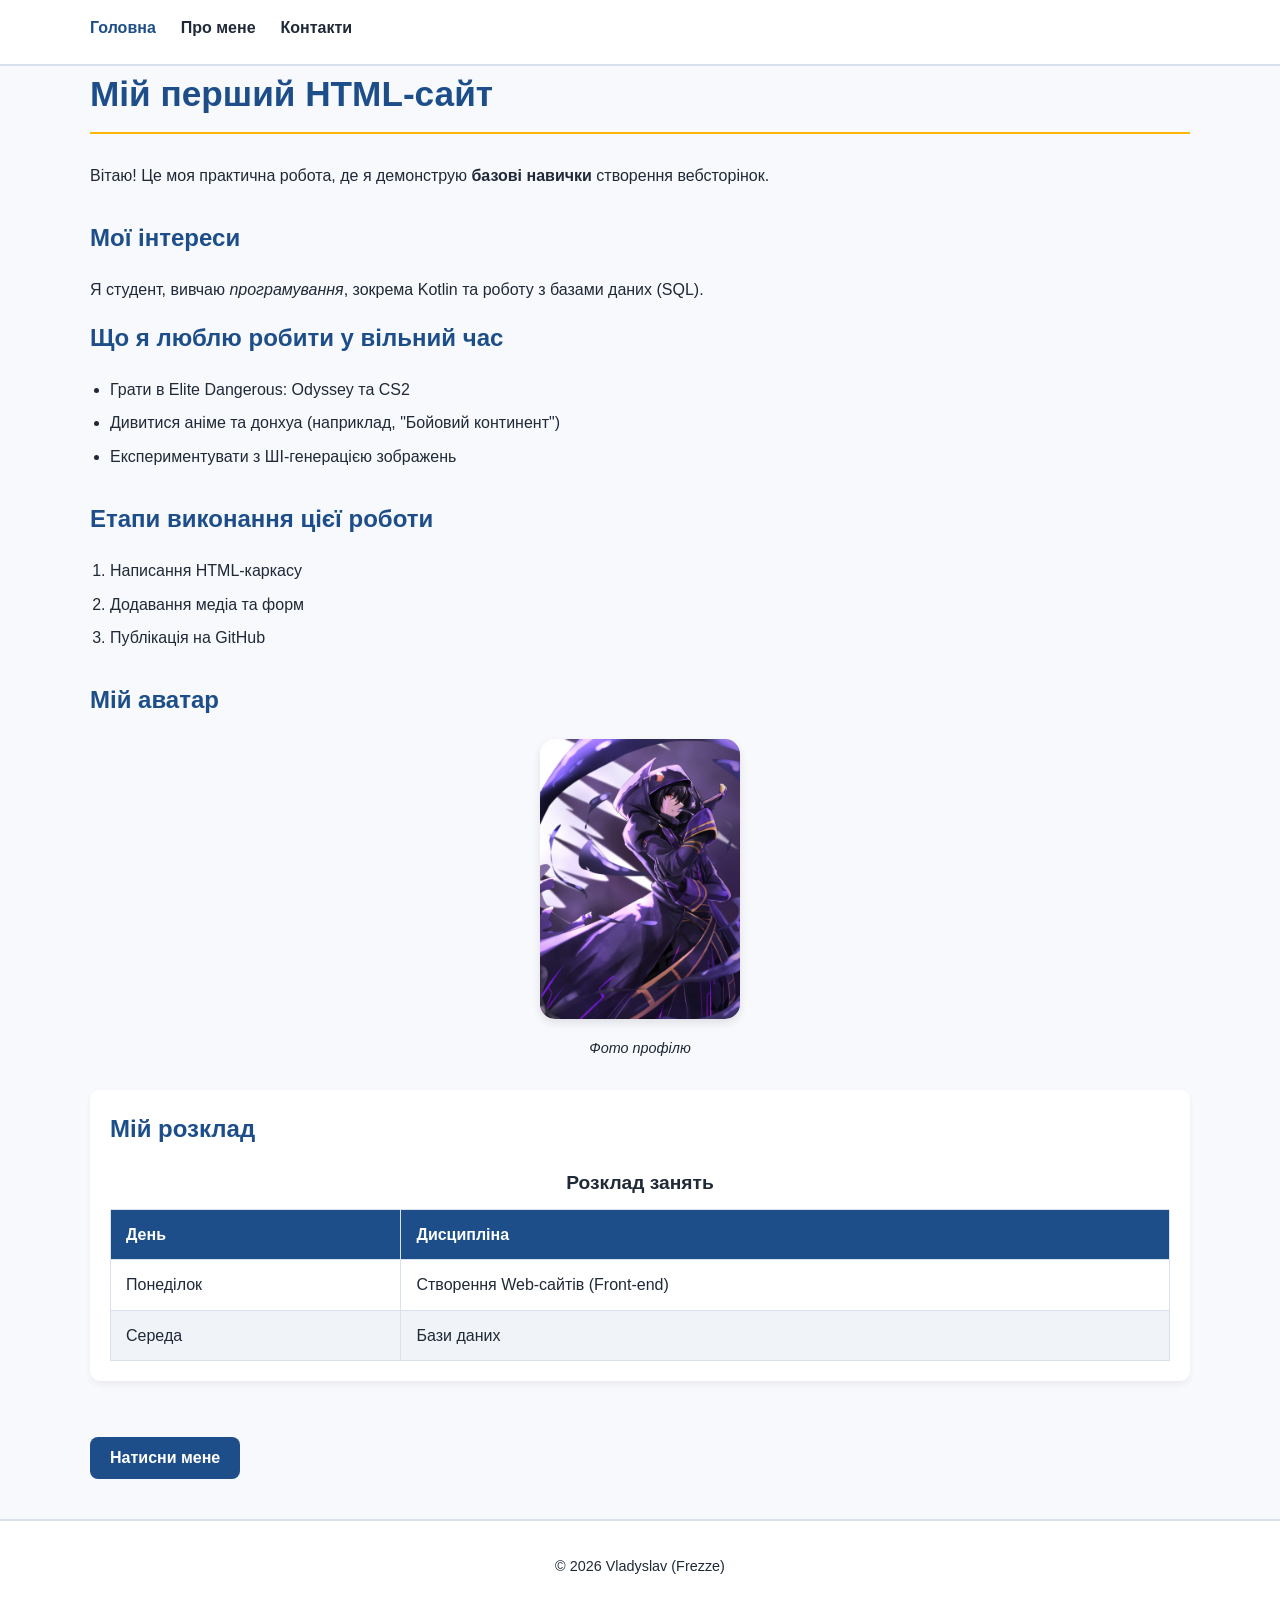
==== index.html @ 0aec4ce1 "Initial commit" ====
<!DOCTYPE html>
<html lang="uk">
<head>
    <meta charset="UTF-8">
    <meta name="viewport" content="width=device-width, initial-scale=1.0">
    <meta name="description" content="Головна сторінка мого першого HTML-сайту.">
    <title>Мій перший HTML-сайт</title>

    <link rel="stylesheet" href="./styles/style.css">
    <link rel="stylesheet" href="./styles/responsive.css">

    <script src="app.js" defer></script>
</head>
<body>
<header class="site-header">
    <div class="container">
        <nav>
            <ul class="nav-list">
                <li><a href="index.html" class="active">Головна</a></li>
                <li><a href="pages/about.html">Про мене</a></li>
                <li><a href="pages/contact.html">Контакти</a></li>
            </ul>
        </nav>
    </div>
</header>

<main class="container">
    <section class="section">
        <h1>Мій перший HTML-сайт</h1>
        <p>Вітаю! Це моя практична робота, де я демонструю <strong>базові навички</strong> створення вебсторінок.</p>
    </section>

    <section class="section">
        <h2>Мої інтереси</h2>
        <p>Я студент, вивчаю <em>програмування</em>, зокрема Kotlin та роботу з базами даних (SQL).</p>

        <h2>Що я люблю робити у вільний час</h2>
        <ul>
            <li>Грати в Elite Dangerous: Odyssey та CS2</li>
            <li>Дивитися аніме та донхуа (наприклад, "Бойовий континент")</li>
            <li>Експериментувати з ШІ-генерацією зображень</li>
        </ul>
    </section>

    <section class="section">
        <h2>Етапи виконання цієї роботи</h2>
        <ol>
            <li>Написання HTML-каркасу</li>
            <li>Додавання медіа та форм</li>
            <li>Публікація на GitHub</li>
        </ol>
    </section>

    <section class="section">
        <h2>Мій аватар</h2>
        <figure>
            <img src="assets/img/avatar.jpg" alt="Аватар користувача Frezze" width="200" height="200">
            <figcaption>Фото профілю</figcaption>
        </figure>
    </section>

    <section class="section card">
        <h2>Мій розклад</h2>
        <table border="1">
            <caption>Розклад занять</caption>
            <thead>
            <tr>
                <th>День</th>
                <th>Дисципліна</th>
            </tr>
            </thead>
            <tbody>
            <tr>
                <td>Понеділок</td>
                <td>Створення Web-сайтів (Front-end)</td>
            </tr>
            <tr>
                <td>Середа</td>
                <td>Бази даних</td>
            </tr>
            </tbody>
        </table>
    </section>

    <br>
    <button id="magicBtn">Натисни мене</button>
</main>

<footer class="site-footer">
    <div class="container">
        <p>&copy; 2026 Vladyslav (Frezze)</p>
    </div>
</footer>
</body>
</html>
---- styles/style.css ----
:root {
  --color-primary: #1d4e89;
  --color-accent: #ffb703;
  --color-bg: #f7f9fc;
  --color-surface: #ffffff;
  --color-text: #1f2937;
  --color-border: #d9e2ec;
}

*,
*::before,
*::after {
  box-sizing: border-box;
}

body {
  margin: 0;
  font-family: Arial, sans-serif;
  line-height: 1.6;
  color: var(--color-text);
  background-color: var(--color-bg);
}

.container {
  width: min(1100px, calc(100% - 32px));
  margin: 0 auto;
}

/* Шапка та футер */
.site-header {
  background-color: var(--color-surface);
  padding: 15px 0;
  border-bottom: 2px solid var(--color-border);
}

.site-footer {
  background-color: var(--color-surface);
  padding: 20px 0;
  border-top: 2px solid var(--color-border);
  text-align: center;
  font-size: 0.9rem;
  margin-top: 40px;
}

/* Навігація (Flexbox) */
.nav-list {
  display: flex;
  gap: 25px;
  list-style: none;
  padding: 0;
  margin: 0;
}

.nav-list a {
  text-decoration: none;
  color: var(--color-text);
  font-weight: bold;
  transition: color 0.3s ease;
}

.nav-list a:hover {
  color: var(--color-accent);
}

.nav-list a.active {
  color: var(--color-primary);
}

/* Оформлення секцій та карток */
.section {
  margin-bottom: 30px;
}

.card {
  background-color: var(--color-surface);
  padding: 20px;
  border-radius: 10px;
  box-shadow: 0 4px 6px rgba(0, 0, 0, 0.05);
}

/* Типографіка та заголовки */
h1, h2, h3 {
  color: var(--color-primary);
  margin-top: 0;
}

h1 {
  font-size: 2.2rem;
  border-bottom: 2px solid var(--color-accent);
  padding-bottom: 10px;
}

h2 {
  font-size: 1.5rem;
}

/* Списки */
ul, ol {
  padding-left: 20px;
  margin-bottom: 15px;
}

li {
  margin-bottom: 8px;
}

/* Зображення */
figure {
  margin: 0;
  text-align: center;
}

img {
  max-width: 100%;
  height: auto;
  border-radius: 15px;
  box-shadow: 0 4px 8px rgba(0, 0, 0, 0.1);
}

figcaption {
  margin-top: 10px;
  font-style: italic;
  font-size: 0.9rem;
}

/* Таблиця */
table {
  width: 100%;
  border-collapse: collapse;
  margin-top: 15px;
  background-color: var(--color-surface);
}

caption {
  font-weight: bold;
  margin-bottom: 10px;
  font-size: 1.2rem;
}

th, td {
  padding: 12px 15px;
  border: 1px solid var(--color-border);
  text-align: left;
}

th {
  background-color: var(--color-primary);
  color: var(--color-surface);
}

tbody tr:nth-child(even) {
  background-color: #f0f4f8; /* Чергування кольору рядків */
}

/* Кнопки */
button {
  padding: 12px 20px;
  border: none;
  border-radius: 8px;
  background-color: var(--color-primary);
  color: var(--color-surface);
  font-size: 1rem;
  font-weight: bold;
  cursor: pointer;
  transition: opacity 0.3s ease;
}

button:hover {
  opacity: 0.9;
}

/* Сторінка "Про мене" - Flexbox для медіа */
.media-flex {
  display: flex;
  gap: 30px;
  justify-content: space-around;
  align-items: center;
  flex-wrap: wrap; /* Дозволяє переносити блоки, якщо не вистачає місця */
}

.media-item {
  display: flex;
  flex-direction: column;
  align-items: center;
  flex: 1;
  min-width: 300px; /* Мінімальна ширина, щоб не стискалося надто сильно */
}

video {
  width: 100%;
  max-width: 480px; /* Обмеження ширини відео */
  border-radius: 10px;
  box-shadow: 0 4px 8px rgba(0, 0, 0, 0.1);
  background-color: #000;
}

audio {
  width: 100%;
  max-width: 350px;
  margin-top: 15px;
}

/* Оформлення форм */
.form-group {
  margin-bottom: 20px;
}

label {
  display: block;
  font-weight: bold;
  margin-bottom: 8px;
  color: var(--color-text);
}

/* Стилі для текстових полів, селекту та текстареа */
input[type="text"],
input[type="email"],
input[type="tel"],
select,
textarea {
  width: 100%;
  padding: 12px 14px;
  border: 1px solid var(--color-border);
  border-radius: 10px;
  background: var(--color-surface);
  font-family: inherit;
  font-size: 1rem;
  transition: border-color 0.3s ease, box-shadow 0.3s ease;
}

/* Стан фокусу */
input[type="text"]:focus,
input[type="email"]:focus,
input[type="tel"]:focus,
select:focus,
textarea:focus {
  outline: none;
  border-color: var(--color-primary);
  box-shadow: 0 0 0 3px rgba(29, 78, 137, 0.15);
}

/* Оформлення fieldset та legend */
fieldset {
  border: 1px solid var(--color-border);
  border-radius: 10px;
  padding: 15px;
}

legend {
  font-weight: bold;
  padding: 0 10px;
  color: var(--color-primary);
}

/* Радіокнопки та чекбокси (скидання ширини 100%) */
.radio-group label,
.checkbox-group label {
  display: inline-flex;
  align-items: center;
  font-weight: normal;
  margin-right: 15px;
  cursor: pointer;
}

input[type="radio"],
input[type="checkbox"] {
  width: auto;
  margin-right: 8px;
  cursor: pointer;
}
---- styles/responsive.css ----
@media (max-width: 768px) {
  /* Меню стає вертикальним і по центру */
  .nav-list {
    flex-direction: column;
    align-items: center;
    gap: 15px;
  }

  /* Контейнер займає всю ширину з невеликими відступами по боках */
  .container {
    width: 100%;
    padding: 0 15px;
  }

  /* Заголовки стають трохи меншими */
  h1 {
    font-size: 1.8rem;
  }

  h2 {
    font-size: 1.3rem;
  }

  /* Зменшуємо внутрішні відступи в картках */
  .card {
    padding: 15px;
  }

  /* Відео та аудіо вибудовуються в колонку */
  .media-flex {
    flex-direction: column;
  }

  .media-item {
    min-width: 100%;
  }

  video, audio {
    max-width: 100%;
  }

  /* Дозволяємо таблиці скролитися по горизонталі, якщо вона завелика */
  table {
    display: block;
    overflow-x: auto;
    white-space: nowrap;
  }
}
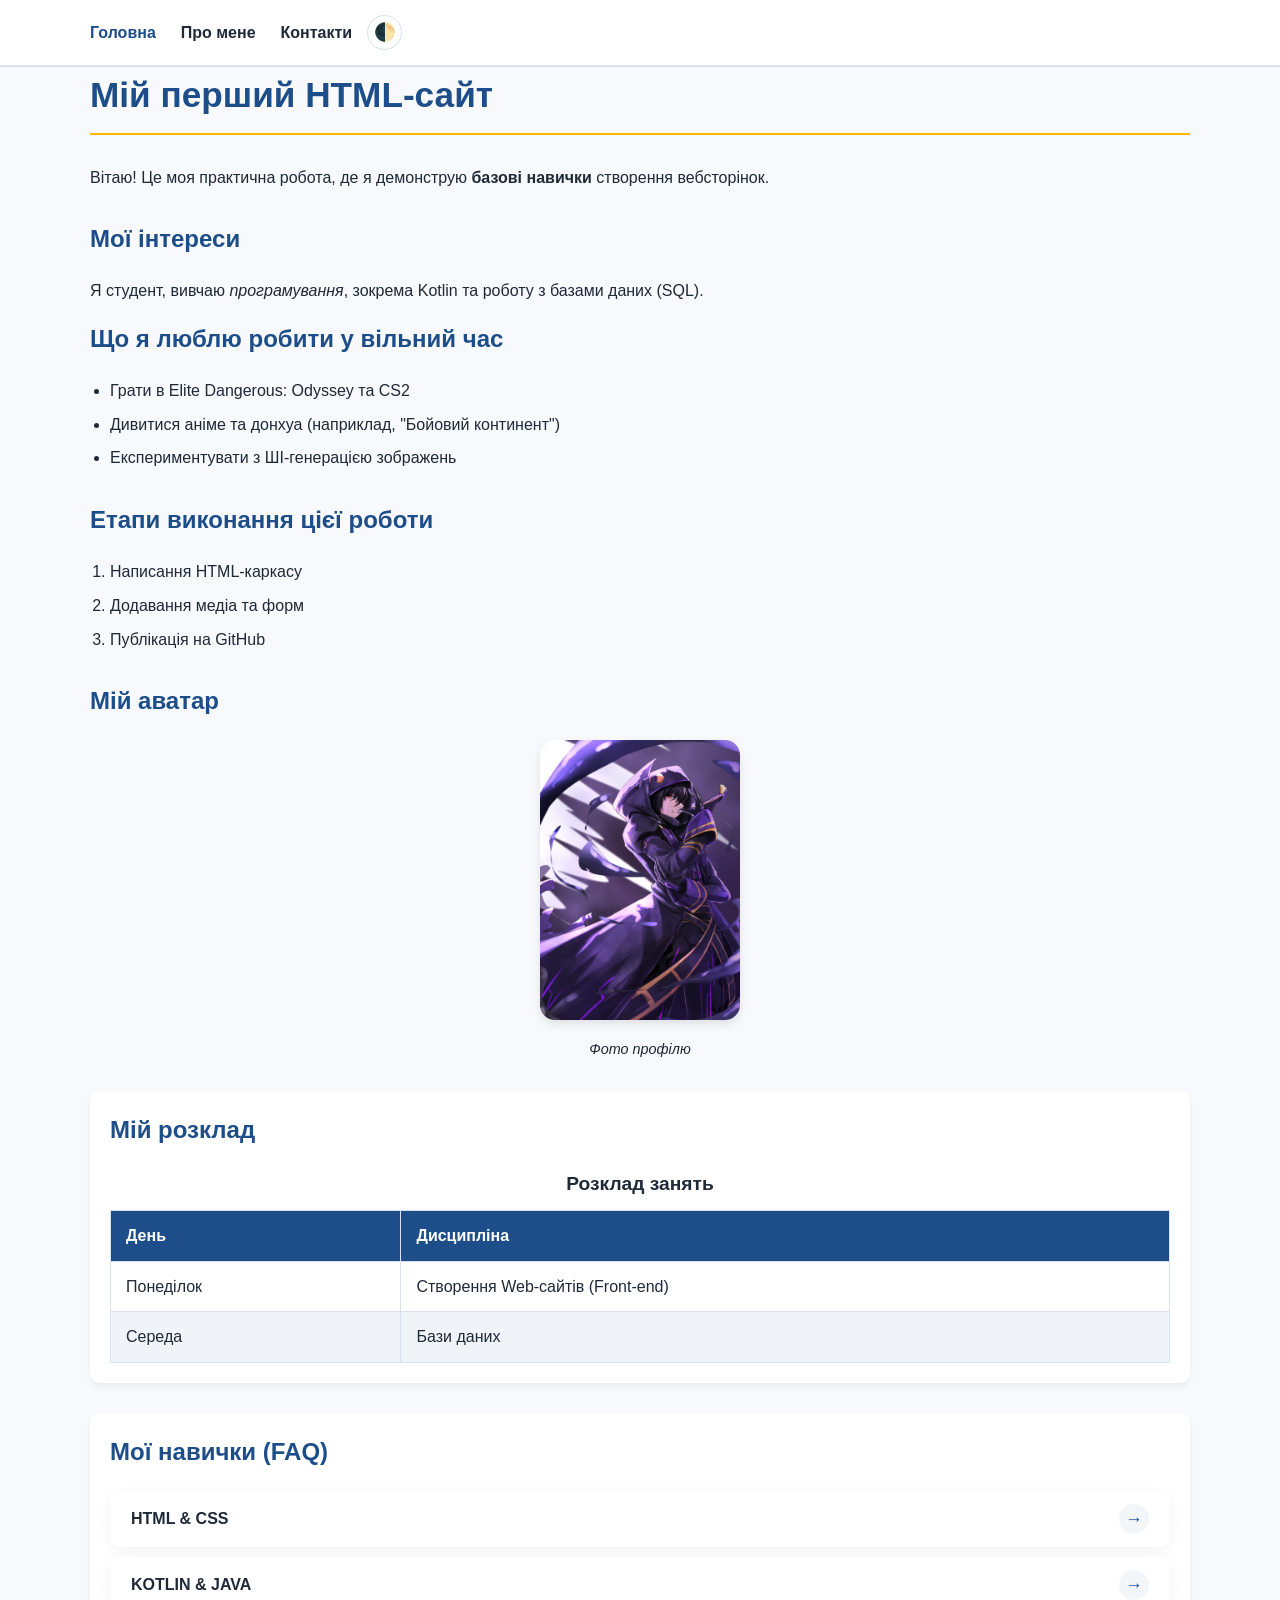
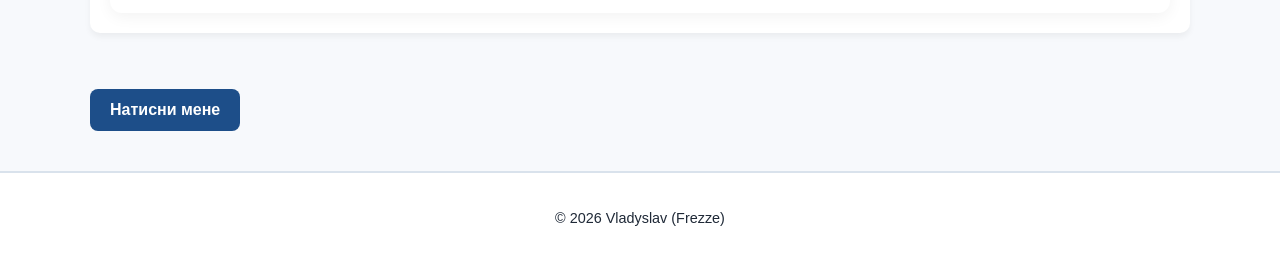
==== commit 85f92a31: "Додано інтерактивність на JS: модальне вікно, перемикач тем, акордеон та валідація форми" ====
--- a/index.html
+++ b/index.html
@@ -9,20 +9,21 @@
     <link rel="stylesheet" href="./styles/style.css">
     <link rel="stylesheet" href="./styles/responsive.css">
 
-    <script src="app.js" defer></script>
+    <script src="./js/main.js" defer></script>
 </head>
 <body>
 <header class="site-header">
     <div class="container">
         <nav>
-            <ul class="nav-list">
-                <li><a href="index.html" class="active">Головна</a></li>
-                <li><a href="pages/about.html">Про мене</a></li>
-                <li><a href="pages/contact.html">Контакти</a></li>
-            </ul>
+            <ul class="nav-list" id="navList"> <li><a href="index.html">Головна</a></li>
+            <li><a href="pages/about.html">Про мене</a></li>
+            <li><a href="pages/contact.html">Контакти</a></li>
+        </ul>
+            <button id="themeToggleBtn" class="theme-btn">🌓</button>
         </nav>
     </div>
 </header>
+
 
 <main class="container">
     <section class="section">
@@ -82,8 +83,23 @@
         </table>
     </section>
 
+    <section class="section card">
+        <h2>Мої навички (FAQ)</h2>
+        <div class="accordion">
+            <div class="accordion-item">
+                <button class="accordion-header">HTML & CSS</button>
+                <div class="accordion-content"><p>Вмію створювати семантичну розмітку та адаптивні стилі.</p></div>
+            </div>
+            <div class="accordion-item">
+                <button class="accordion-header">Kotlin & Java</button>
+                <div class="accordion-content"><p>Вивчаю об'єктно-орієнтоване програмування та розробку під Android.</p></div>
+            </div>
+        </div>
+    </section>
+
     <br>
     <button id="magicBtn">Натисни мене</button>
+
 </main>
 
 <footer class="site-footer">
@@ -91,5 +107,15 @@
         <p>&copy; 2026 Vladyslav (Frezze)</p>
     </div>
 </footer>
+
+<button id="backToTop" class="back-to-top" hidden>↑</button>
+
+<div id="avatarModal" class="modal" hidden>
+    <div class="modal-content">
+        <span class="close-modal">&times;</span>
+        <img src="assets/img/avatar.jpg" alt="Аватар великий" class="modal-img">
+    </div>
+</div>
+
 </body>
 </html>
--- a/styles/style.css
+++ b/styles/style.css
@@ -42,13 +42,24 @@
   margin-top: 40px;
 }
 
+nav {
+  display: flex;
+  align-items: center;
+  gap: 15px;
+}
+
 /* Навігація (Flexbox) */
 .nav-list {
   display: flex;
+  align-items: center;
   gap: 25px;
   list-style: none;
   padding: 0;
   margin: 0;
+}
+
+.nav-list li {
+  margin-bottom: 0;
 }
 
 .nav-list a {
@@ -149,7 +160,7 @@
 }
 
 tbody tr:nth-child(even) {
-  background-color: #f0f4f8; /* Чергування кольору рядків */
+  background-color: #f0f4f8;
 }
 
 /* Кнопки */
@@ -175,7 +186,7 @@
   gap: 30px;
   justify-content: space-around;
   align-items: center;
-  flex-wrap: wrap; /* Дозволяє переносити блоки, якщо не вистачає місця */
+  flex-wrap: wrap;
 }
 
 .media-item {
@@ -183,12 +194,12 @@
   flex-direction: column;
   align-items: center;
   flex: 1;
-  min-width: 300px; /* Мінімальна ширина, щоб не стискалося надто сильно */
+  min-width: 300px;
 }
 
 video {
   width: 100%;
-  max-width: 480px; /* Обмеження ширини відео */
+  max-width: 480px;
   border-radius: 10px;
   box-shadow: 0 4px 8px rgba(0, 0, 0, 0.1);
   background-color: #000;
@@ -252,7 +263,7 @@
   color: var(--color-primary);
 }
 
-/* Радіокнопки та чекбокси (скидання ширини 100%) */
+/* Радіокнопки та чекбокси */
 .radio-group label,
 .checkbox-group label {
   display: inline-flex;
@@ -267,4 +278,258 @@
   width: auto;
   margin-right: 8px;
   cursor: pointer;
+}
+
+:root {
+  --color-primary: #1d4e89;
+  --color-accent: #ffb703;
+  --color-bg: #f7f9fc;
+  --color-surface: #ffffff;
+  --color-text: #1f2937;
+  --color-border: #d9e2ec;
+  --transition: all 0.3s ease;
+}
+
+/* Темна тема */
+.theme-dark {
+  --color-bg: #121826;
+  --color-surface: #1f2937;
+  --color-text: #f3f4f6;
+  --color-border: #374151;
+  --color-primary: #60a5fa;
+}
+
+.theme-dark input,
+.theme-dark textarea,
+.theme-dark select,
+.theme-dark table,
+.theme-dark td,
+.theme-dark th {
+  color: #f3f4f6;
+  background-color: #1f2937;
+}
+
+.theme-dark tbody tr:nth-child(even) {
+  background-color: #2d3748;
+}
+
+.theme-dark ::placeholder {
+  color: #9ca3af;
+}
+
+/* Додаємо плавність перемикання для всього сайту */
+body {
+  transition: background-color 0.3s ease, color 0.3s ease;
+}
+
+.card, .site-header, .site-footer, .container {
+  transition: background-color 0.3s ease, border-color 0.3s ease;
+}
+
+/* --- АКОРДЕОН --- */
+
+.accordion {
+  margin-top: 20px;
+  display: flex;
+  flex-direction: column;
+  gap: 10px;
+}
+
+.accordion-item {
+  background-color: var(--color-surface);
+  border-radius: 12px;
+  box-shadow: 0 4px 15px rgba(0, 0, 0, 0.05);
+  overflow: hidden;
+  transition: transform 0.3s ease, box-shadow 0.3s ease;
+  border: 1px solid transparent;
+}
+
+/* Ефект при наведенні на всю картку */
+.accordion-item:hover {
+  transform: translateY(-3px);
+  box-shadow: 0 8px 25px rgba(0, 0, 0, 0.1);
+}
+
+/* --- СТИЛІ КНОПКИ (ЗАГОЛОВКА) --- */
+.accordion-header {
+  width: 100%;
+  padding: 12px 20px;
+  background: none;
+  border: none;
+  display: flex;
+  justify-content: space-between;
+  align-items: center;
+  cursor: pointer;
+
+  color: var(--color-text);
+  font-size: 1rem;
+  font-weight: 700;
+  text-transform: uppercase;
+}
+
+/* Акцентний колір при наведенні на кнопку */
+.accordion-header:hover {
+  color: var(--color-primary);
+}
+
+/* Стилізація іконки стрілочки (через псевдоелемент) */
+.accordion-header::after {
+  content: '→';
+  font-size: 1.1rem;
+  color: var(--color-primary);
+  background-color: rgba(29, 78, 137, 0.05);
+  width: 30px;
+  height: 30px;
+  border-radius: 50%;
+  display: flex;
+  align-items: center;
+  justify-content: center;
+  transition: transform 0.4s ease, background-color 0.3s ease;
+}
+
+/* Коли пункт активний, змінюємо іконку стрілки */
+.accordion-item.active .accordion-header::after {
+  transform: rotate(90deg);
+  background-color: var(--color-primary);
+  color: white;
+}
+
+/* Коли пункт активний, виділяємо заголовок */
+.accordion-item.active .accordion-header {
+  background-color: rgba(29, 78, 137, 0.03);
+  color: var(--color-primary);
+}
+
+
+/* --- СТИЛІ КОНТЕНТУ (ЩО ВСЕРЕДИНІ) --- */
+.accordion-content {
+  max-height: 0;
+  overflow: hidden;
+  transition: max-height 0.35s ease-in-out;
+
+  /* Колір тексту всередині */
+  color: var(--color-text);
+  background-color: rgba(0, 0, 0, 0.01);
+}
+
+/* Коли пункт активний, розкриваємо контент */
+.accordion-item.active .accordion-content {
+  max-height: 100px;
+  border-top: 1px solid var(--color-border);
+}
+
+/* Стилі для параграфа всередині контенту */
+.accordion-content p {
+  padding: 15px 20px;
+  margin: 0;
+  font-size: 0.95rem;
+  line-height: 1.5;
+}
+
+/* --- АДАПТАЦІЯ ДЛЯ ТЕМНОЇ ТЕМИ --- */
+.theme-dark .accordion-item {
+  border-color: var(--color-border);
+  box-shadow: 0 4px 15px rgba(0, 0, 0, 0.2);
+}
+
+.theme-dark .accordion-content {
+  background-color: rgba(255, 255, 255, 0.02);
+}
+
+.theme-dark .accordion-header::after {
+  background-color: rgba(255, 255, 255, 0.05);
+}
+
+/* --- Кнопка Вгору --- */
+.back-to-top {
+  position: fixed;
+  bottom: 30px;
+  right: 30px;
+  width: 50px;
+  height: 50px;
+  border-radius: 50%;
+  background: var(--color-primary);
+  color: white;
+  border: none;
+  cursor: pointer;
+  z-index: 3000;
+  box-shadow: 0 4px 10px rgba(0,0,0,0.3);
+  display: flex;
+  align-items: center;
+  justify-content: center;
+  font-size: 20px;
+}
+
+/* --- Модальне вікно --- */
+.modal {
+  display: none;
+  position: fixed;
+  top: 0; left: 0;
+  width: 100%; height: 100%;
+  background: rgba(0, 0, 0, 0.85);
+  justify-content: center;
+  align-items: center;
+  z-index: 9999;
+}
+
+.modal-content {
+  background: var(--color-surface);
+  padding: 10px;
+  border-radius: 10px;
+  position: relative;
+  max-width: 90%;
+}
+
+.close-modal {
+  position: absolute; top: -15px; right: -15px;
+  background: var(--color-accent); width: 35px; height: 35px;
+  border-radius: 50%; display: flex; align-items: center; justify-content: center;
+  cursor: pointer; color: black; font-weight: bold; font-size: 20px;
+}
+
+.modal-img {
+  max-width: 100%;
+  max-height: 80vh;
+  border-radius: 5px;
+  display: block;
+}
+
+/* --- Красива кругла кнопка теми --- */
+.theme-btn {
+  background: transparent;
+  border: 1px solid var(--color-border);
+  color: var(--color-text);
+  font-size: 1.1rem;
+  cursor: pointer;
+
+  /* Робимо її круглою */
+  width: 35px;
+  height: 35px;
+  border-radius: 50%;
+  padding: 0;
+
+  /* Центруємо іконку всередині */
+  display: flex;
+  align-items: center;
+  justify-content: center;
+
+  /* Анімація */
+  transition: all 0.3s ease;
+  outline: none;
+  margin: 0;
+}
+
+.theme-btn:hover {
+  background-color: var(--color-border);
+  transform: rotate(30deg);
+}
+
+/* На маленьких екранах робимо трохи компактнішою */
+@media (max-width: 768px) {
+  .theme-btn {
+    margin-left: 10px;
+    width: 35px;
+    height: 35px;
+    font-size: 1rem;
+  }
 }
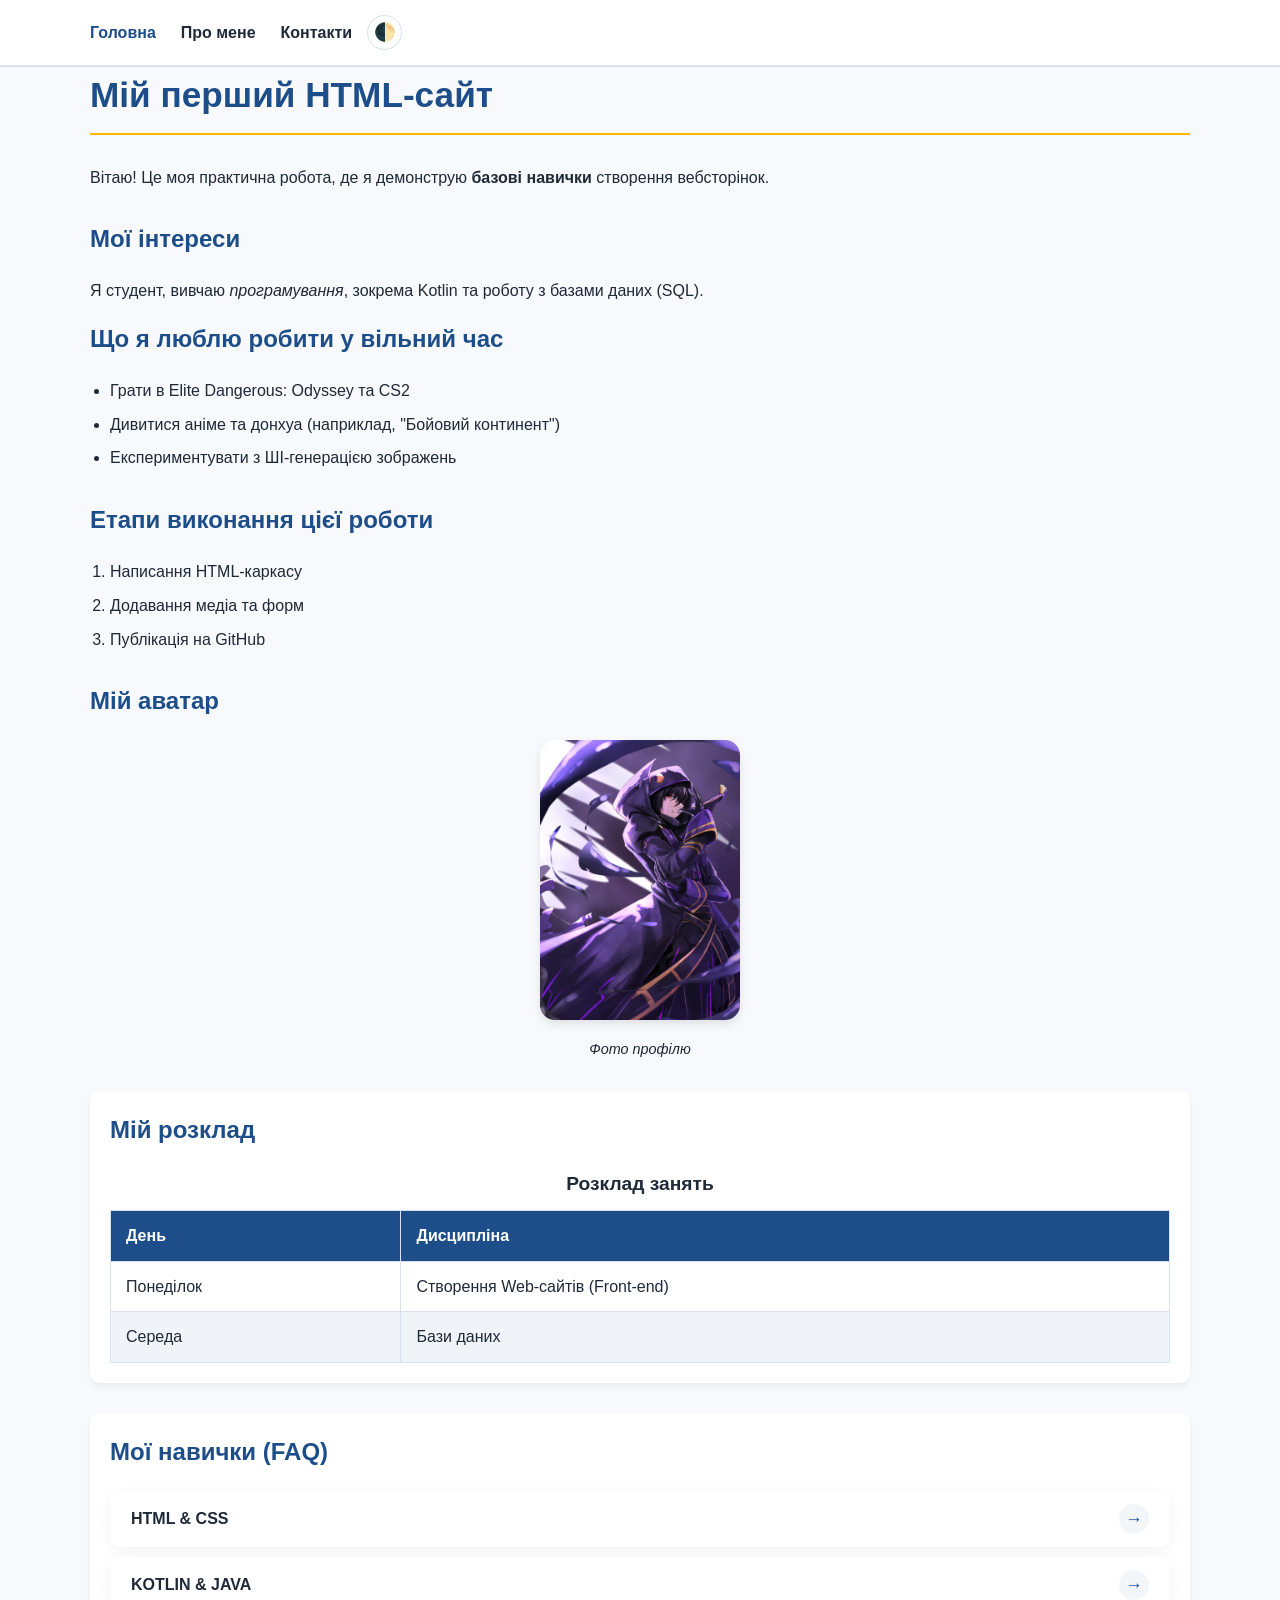
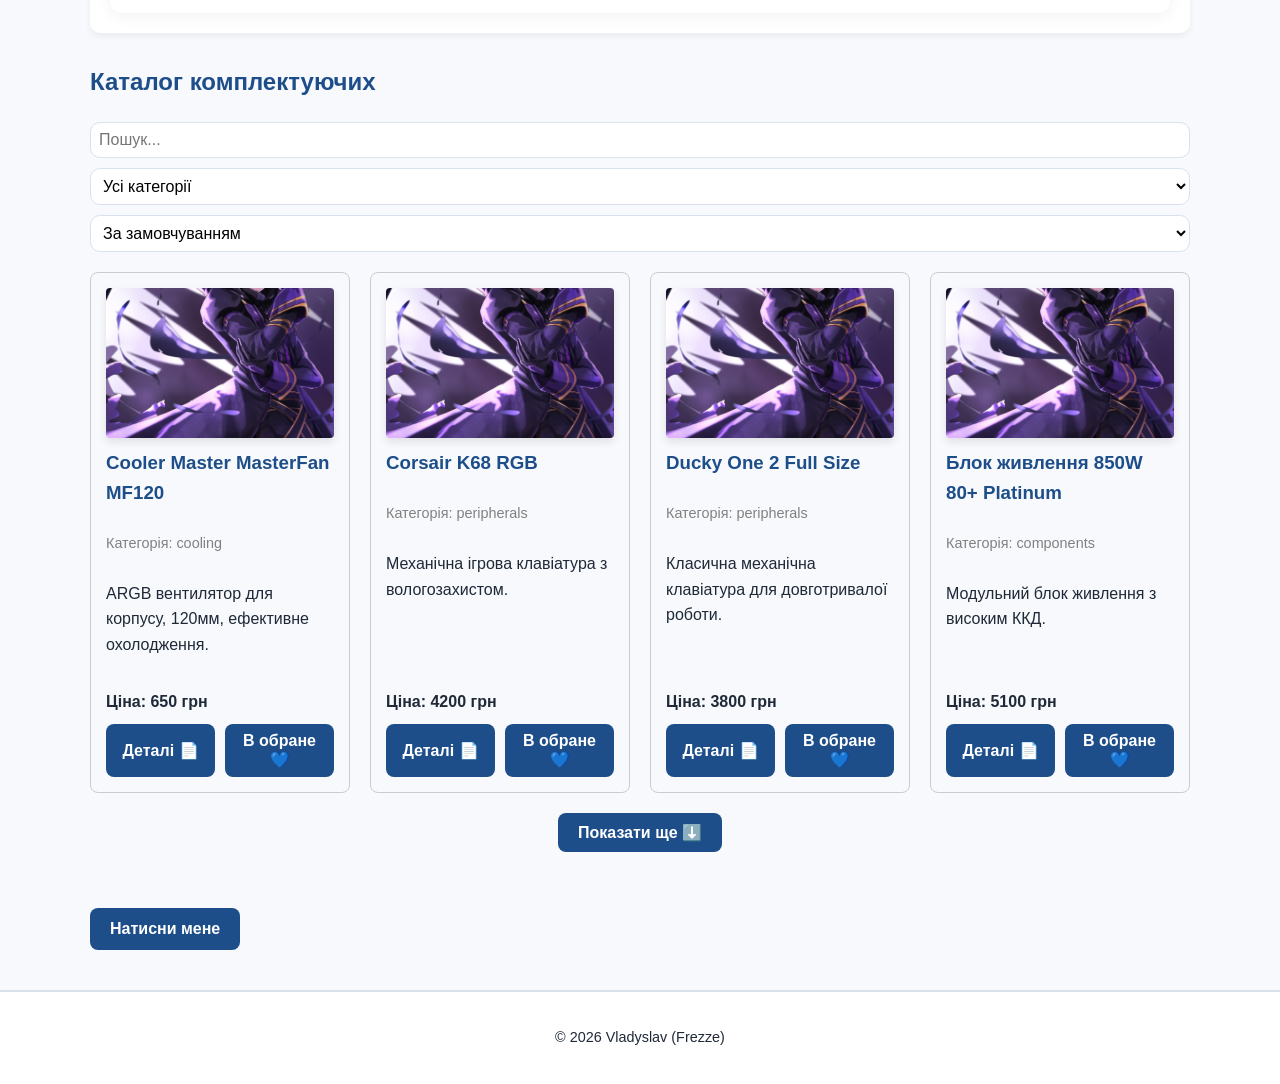
==== commit b96bce66: "Практична робота 9-10: додано динамічний каталог (fetch, JSON), фільтри, пагінацію, обране (localSto" ====
--- a/index.html
+++ b/index.html
@@ -97,6 +97,38 @@
         </div>
     </section>
 
+    <section class="section">
+        <h2>Каталог комплектуючих</h2>
+
+        <div class="controls" style="margin-bottom: 20px; display: flex; gap: 10px; flex-wrap: wrap;">
+            <input type="text" id="searchInput" placeholder="Пошук..." style="padding: 8px; flex-grow: 1;">
+            <select id="categoryFilter" style="padding: 8px;">
+                <option value="all">Усі категорії</option>
+                <option value="cooling">Охолодження</option>
+                <option value="peripherals">Периферія</option>
+                <option value="monitors">Монітори</option>
+                <option value="components">Комплектуючі</option>
+            </select>
+            <select id="sortSelect" style="padding: 8px;">
+                <option value="default">За замовчуванням</option>
+                <option value="price-asc">Дешевші спочатку</option>
+            </select>
+        </div>
+
+        <div id="loadingState" style="display: none; font-weight: bold; margin-bottom: 15px;">Завантаження даних...</div>
+        <div id="errorState" style="display: none; color: red; margin-bottom: 15px;"></div>
+        <div id="emptyState" style="display: none; margin-bottom: 15px;">За вашим запитом нічого не знайдено.</div>
+
+        <div data-catalog id="catalogContainer" style="display: grid; grid-template-columns: repeat(auto-fill, minmax(250px, 1fr)); gap: 20px;">
+        </div>
+        <div data-catalog id="catalogContainer" style="display: grid; grid-template-columns: repeat(auto-fill, minmax(250px, 1fr)); gap: 20px;">
+        </div>
+
+        <div style="text-align: center; margin-top: 20px;">
+            <button id="showMoreBtn" style="display: none; padding: 10px 20px; cursor: pointer; font-size: 16px;">Показати ще ⬇️</button>
+        </div>
+    </section>
+
     <br>
     <button id="magicBtn">Натисни мене</button>
 
@@ -117,5 +149,13 @@
     </div>
 </div>
 
+<div id="itemModal" class="modal" style="display: none; position: fixed; top: 0; left: 0; width: 100%; height: 100%; background-color: rgba(0, 0, 0, 0.7); z-index: 1000; align-items: center; justify-content: center;">
+    <div class="modal-content" style="background: #fff; max-width: 500px; width: 90%; padding: 20px; border-radius: 8px; position: relative; max-height: 90vh; overflow-y: auto; color: #333;">
+        <span id="closeItemModal" class="close-modal" style="position: absolute; top: 10px; right: 15px; font-size: 28px; cursor: pointer; color: #555;">&times;</span>
+        <div id="itemModalBody" style="margin-top: 15px;">
+        </div>
+    </div>
+</div>
+
 </body>
 </html>
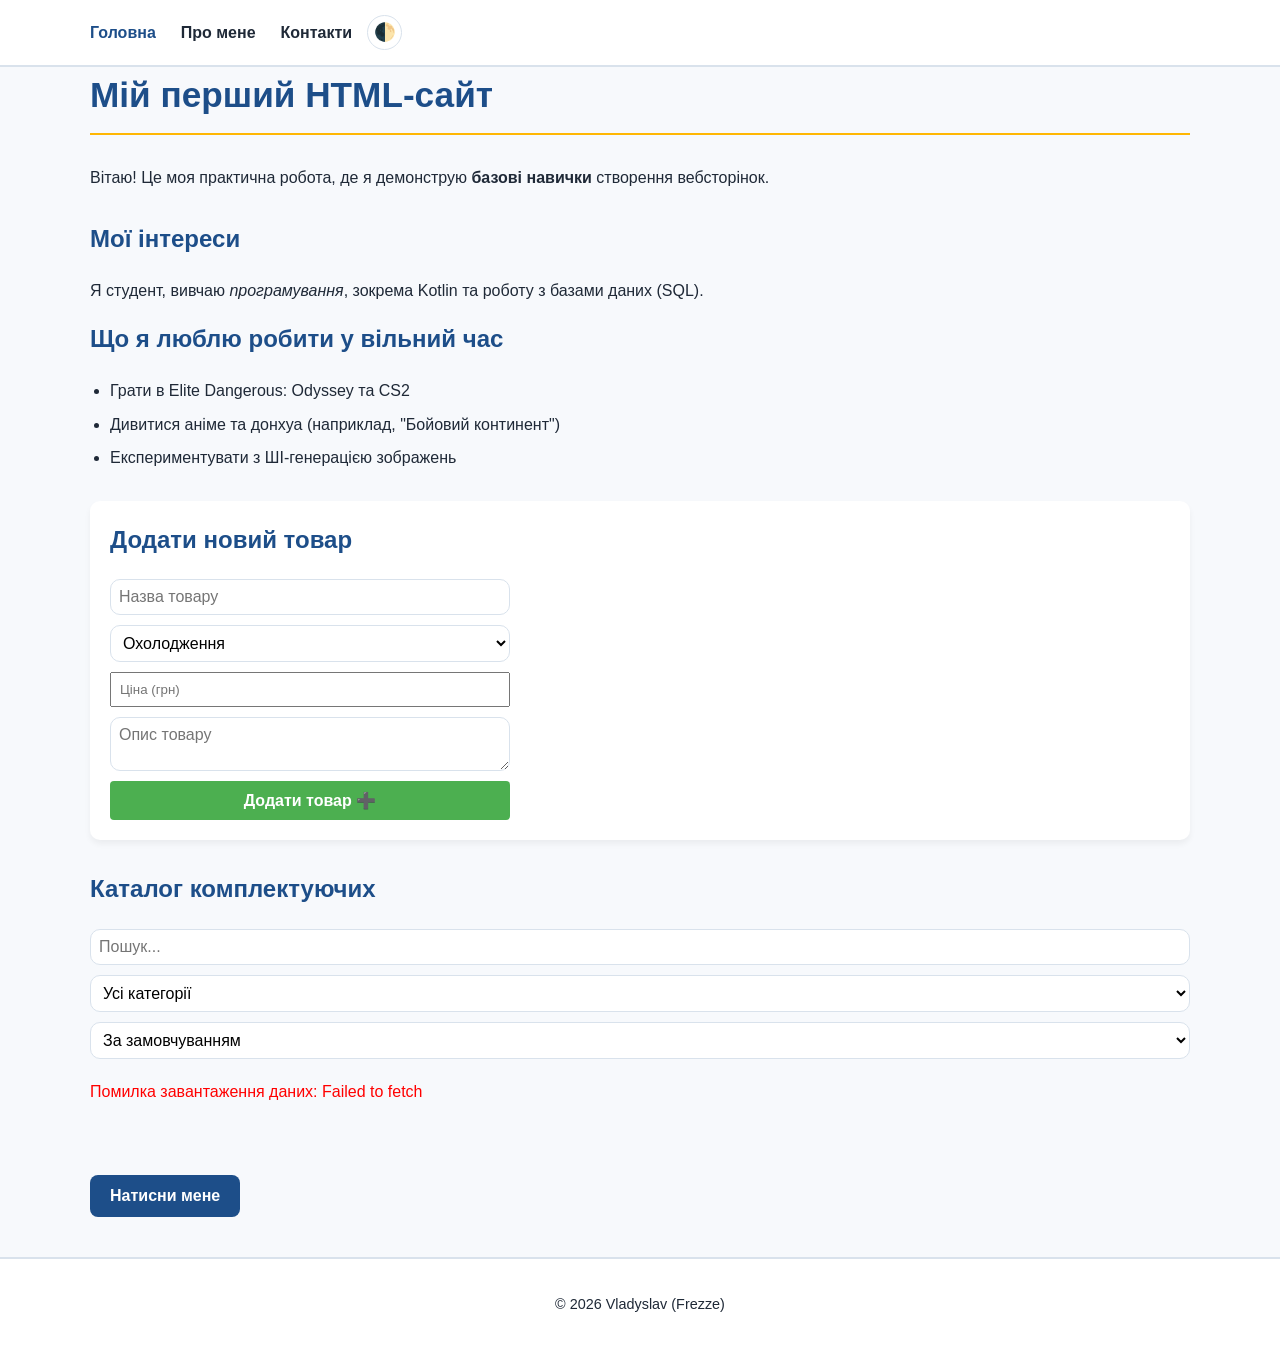
==== commit 65a504f6: "Виконано практичну 11-12: реалізовано повний CRUD-цикл (GET, POST, PATCH, DELETE) та інтеграцію з RE" ====
--- a/index.html
+++ b/index.html
@@ -15,15 +15,15 @@
 <header class="site-header">
     <div class="container">
         <nav>
-            <ul class="nav-list" id="navList"> <li><a href="index.html">Головна</a></li>
-            <li><a href="pages/about.html">Про мене</a></li>
-            <li><a href="pages/contact.html">Контакти</a></li>
-        </ul>
+            <ul class="nav-list" id="navList">
+                <li><a href="index.html">Головна</a></li>
+                <li><a href="pages/about.html">Про мене</a></li>
+                <li><a href="pages/contact.html">Контакти</a></li>
+            </ul>
             <button id="themeToggleBtn" class="theme-btn">🌓</button>
         </nav>
     </div>
 </header>
-
 
 <main class="container">
     <section class="section">
@@ -43,58 +43,23 @@
         </ul>
     </section>
 
-    <section class="section">
-        <h2>Етапи виконання цієї роботи</h2>
-        <ol>
-            <li>Написання HTML-каркасу</li>
-            <li>Додавання медіа та форм</li>
-            <li>Публікація на GitHub</li>
-        </ol>
-    </section>
+    <section class="section card">
+        <h2>Додати новий товар</h2>
+        <form id="createItemForm" style="display: flex; flex-direction: column; gap: 10px; max-width: 400px;">
+            <input type="text" id="newItemTitle" placeholder="Назва товару" required style="padding: 8px;">
+            <select id="newItemCategory" required style="padding: 8px;">
+                <option value="cooling">Охолодження</option>
+                <option value="peripherals">Периферія</option>
+                <option value="monitors">Монітори</option>
+                <option value="components">Комплектуючі</option>
+            </select>
+            <input type="number" id="newItemPrice" placeholder="Ціна (грн)" required min="1" style="padding: 8px;">
+            <textarea id="newItemDesc" placeholder="Опис товару" required style="padding: 8px; resize: vertical;"></textarea>
 
-    <section class="section">
-        <h2>Мій аватар</h2>
-        <figure>
-            <img src="assets/img/avatar.jpg" alt="Аватар користувача Frezze" width="200" height="200">
-            <figcaption>Фото профілю</figcaption>
-        </figure>
-    </section>
-
-    <section class="section card">
-        <h2>Мій розклад</h2>
-        <table border="1">
-            <caption>Розклад занять</caption>
-            <thead>
-            <tr>
-                <th>День</th>
-                <th>Дисципліна</th>
-            </tr>
-            </thead>
-            <tbody>
-            <tr>
-                <td>Понеділок</td>
-                <td>Створення Web-сайтів (Front-end)</td>
-            </tr>
-            <tr>
-                <td>Середа</td>
-                <td>Бази даних</td>
-            </tr>
-            </tbody>
-        </table>
-    </section>
-
-    <section class="section card">
-        <h2>Мої навички (FAQ)</h2>
-        <div class="accordion">
-            <div class="accordion-item">
-                <button class="accordion-header">HTML & CSS</button>
-                <div class="accordion-content"><p>Вмію створювати семантичну розмітку та адаптивні стилі.</p></div>
-            </div>
-            <div class="accordion-item">
-                <button class="accordion-header">Kotlin & Java</button>
-                <div class="accordion-content"><p>Вивчаю об'єктно-орієнтоване програмування та розробку під Android.</p></div>
-            </div>
-        </div>
+            <button type="submit" style="padding: 10px; background: #4CAF50; color: white; border: none; cursor: pointer; border-radius: 4px; font-weight: bold;">
+                Додати товар ➕
+            </button>
+        </form>
     </section>
 
     <section class="section">
@@ -121,8 +86,6 @@
 
         <div data-catalog id="catalogContainer" style="display: grid; grid-template-columns: repeat(auto-fill, minmax(250px, 1fr)); gap: 20px;">
         </div>
-        <div data-catalog id="catalogContainer" style="display: grid; grid-template-columns: repeat(auto-fill, minmax(250px, 1fr)); gap: 20px;">
-        </div>
 
         <div style="text-align: center; margin-top: 20px;">
             <button id="showMoreBtn" style="display: none; padding: 10px 20px; cursor: pointer; font-size: 16px;">Показати ще ⬇️</button>
@@ -131,7 +94,6 @@
 
     <br>
     <button id="magicBtn">Натисни мене</button>
-
 </main>
 
 <footer class="site-footer">
